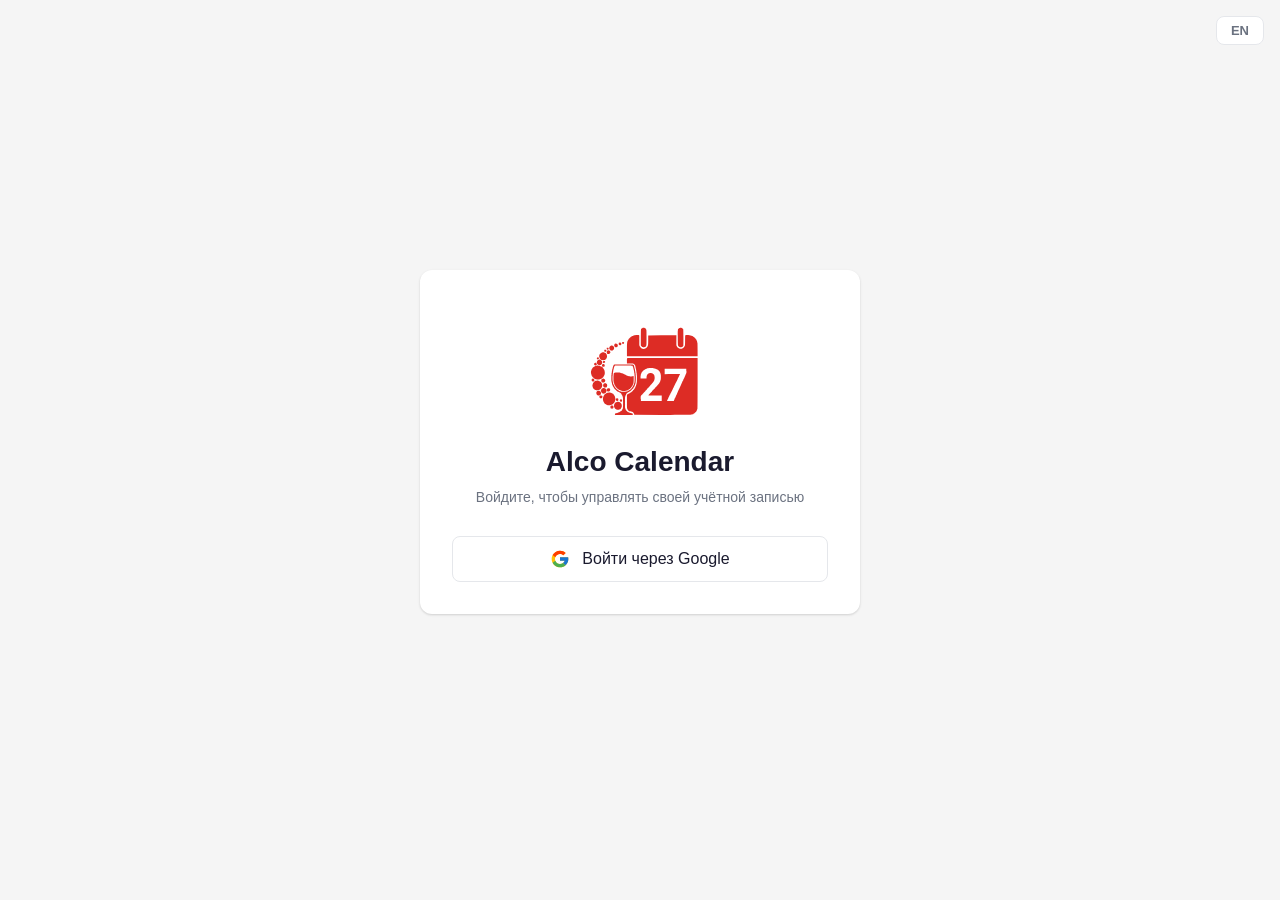
==== web/index.html @ f9ec76ec "Initial commit: AlcoCalendar web site with Firebase Google auth, account deletion, i18n (ru/en)" ====
<!DOCTYPE html>
<html lang="ru">
<head>
    <meta charset="UTF-8">
    <meta name="viewport" content="width=device-width, initial-scale=1.0">
    <title data-i18n="app_name">Alco Calendar</title>
    <link rel="icon" type="image/svg+xml" href="img/logo.svg">
    <link rel="stylesheet" href="css/style.css">
</head>
<body>
    <button id="lang-toggle" class="lang-toggle">EN</button>

    <div id="app">
        <div id="login-screen" class="screen active">
            <div class="card">
                <div class="logo">
                    <img src="img/logo.svg" alt="AlcoCalendar" width="128" height="128" style="display:block">
                </div>
                <h1 data-i18n="app_name">Alco Calendar</h1>
                <p class="subtitle" data-i18n="subtitle">Войдите, чтобы управлять своей учётной записью</p>
                <button id="google-signin-btn" class="google-btn">
                    <svg width="20" height="20" viewBox="0 0 48 48">
                        <path fill="#FFC107" d="M43.611 20.083H42V20H24v8h11.303c-1.649 4.657-6.08 8-11.303 8-6.627 0-12-5.373-12-12s5.373-12 12-12c3.059 0 5.842 1.154 7.961 3.039l5.657-5.657C34.046 6.053 29.268 4 24 4 12.955 4 4 12.955 4 24s8.955 20 20 20 20-8.955 20-20c0-1.341-.138-2.65-.389-3.917z"/>
                        <path fill="#FF3D00" d="m6.306 14.691 6.571 4.819C14.655 15.108 18.961 12 24 12c3.059 0 5.842 1.154 7.961 3.039l5.657-5.657C34.046 6.053 29.268 4 24 4 16.318 4 9.656 8.337 6.306 14.691z"/>
                        <path fill="#4CAF50" d="M24 44c5.166 0 9.86-1.977 13.409-5.192l-6.19-5.238A11.91 11.91 0 0 1 24 36c-5.202 0-9.619-3.317-11.283-7.946l-6.522 5.025C9.505 39.556 16.227 44 24 44z"/>
                        <path fill="#1976D2" d="M43.611 20.083H42V20H24v8h11.303a12.04 12.04 0 0 1-4.087 5.571l.003-.002 6.19 5.238C36.971 39.205 44 34 44 24c0-1.341-.138-2.65-.389-3.917z"/>
                    </svg>
                    <span data-i18n="signin_google">Войти через Google</span>
                </button>
            </div>
        </div>

        <div id="dashboard-screen" class="screen">
            <header>
                <div class="header-content">
                    <h1 data-i18n="app_name">Alco Calendar</h1>
                    <button id="logout-btn" class="logout-btn" data-i18n="logout">Выйти</button>
                </div>
            </header>
            <main>
                <div class="card profile-card">
                    <div class="profile-header">
                        <img id="user-avatar" src="" alt="Avatar" class="avatar">
                        <div class="profile-info">
                            <h2 id="user-name"></h2>
                            <p id="user-email"></p>
                        </div>
                    </div>
                </div>

                <div class="card danger-card">
                    <h3 data-i18n="delete_account_title">Удаление аккаунта</h3>
                    <p data-i18n="delete_account_desc">Удаление учётной записи приведёт к безвозвратному удалению всех ваших данных. Это действие нельзя отменить.</p>
                    <button id="delete-account-btn" class="delete-btn" data-i18n="delete_account_btn">Удалить учётную запись</button>
                </div>
            </main>
        </div>
    </div>

    <div id="confirm-modal" class="modal">
        <div class="modal-content">
            <h3 data-i18n="modal_title">Подтвердите удаление</h3>
            <p data-i18n="modal_text">Введите ваш email, чтобы подтвердить удаление аккаунта:</p>
            <input type="email" id="confirm-email" placeholder="email@example.com">
            <p id="modal-error" class="error-text"></p>
            <div class="modal-actions">
                <button id="modal-cancel-btn" class="btn-secondary" data-i18n="modal_cancel">Отмена</button>
                <button id="modal-confirm-btn" class="delete-btn" disabled data-i18n="modal_confirm">Удалить</button>
            </div>
        </div>
    </div>

    <div id="toast" class="toast"></div>

    <script src="https://www.gstatic.com/firebasejs/10.14.1/firebase-app-compat.js"></script>
    <script src="https://www.gstatic.com/firebasejs/10.14.1/firebase-auth-compat.js"></script>
    <script src="https://www.gstatic.com/firebasejs/10.14.1/firebase-firestore-compat.js"></script>
    <script src="js/config.js"></script>
    <script src="js/i18n.js"></script>
    <script src="js/app.js"></script>
</body>
</html>
---- web/css/style.css ----
*, *::before, *::after {
    margin: 0;
    padding: 0;
    box-sizing: border-box;
}

:root {
    --bg: #f5f5f5;
    --card-bg: #ffffff;
    --text: #1a1a2e;
    --text-secondary: #6b7280;
    --border: #e5e7eb;
    --primary: #4f46e5;
    --primary-hover: #4338ca;
    --danger: #ef4444;
    --danger-hover: #dc2626;
    --danger-bg: #fef2f2;
    --danger-border: #fecaca;
    --shadow: 0 1px 3px rgba(0, 0, 0, 0.1), 0 1px 2px rgba(0, 0, 0, 0.06);
    --shadow-lg: 0 10px 15px -3px rgba(0, 0, 0, 0.1), 0 4px 6px -2px rgba(0, 0, 0, 0.05);
    --radius: 12px;
    --radius-sm: 8px;
}

body {
    font-family: -apple-system, BlinkMacSystemFont, 'Segoe UI', Roboto, 'Helvetica Neue', Arial, sans-serif;
    background: var(--bg);
    color: var(--text);
    min-height: 100vh;
    display: flex;
    align-items: center;
    justify-content: center;
}

#app {
    width: 100%;
    max-width: 480px;
    padding: 20px;
}

.screen {
    display: none;
}

.screen.active {
    display: block;
}

.card {
    background: var(--card-bg);
    border-radius: var(--radius);
    box-shadow: var(--shadow);
    padding: 32px;
    margin-bottom: 16px;
}

.card h3 {
    font-size: 18px;
    margin-bottom: 8px;
}

.card p {
    color: var(--text-secondary);
    font-size: 14px;
    line-height: 1.6;
}

.logo {
    display: flex;
    justify-content: center;
    margin-bottom: 16px;
    color: var(--primary);
}

h1 {
    text-align: center;
    font-size: 28px;
    font-weight: 700;
    margin-bottom: 8px;
}

.subtitle {
    text-align: center;
    color: var(--text-secondary);
    margin-bottom: 28px;
    font-size: 15px;
}

.google-btn {
    display: flex;
    align-items: center;
    justify-content: center;
    gap: 12px;
    width: 100%;
    padding: 12px 24px;
    border: 1px solid var(--border);
    border-radius: var(--radius-sm);
    background: var(--card-bg);
    cursor: pointer;
    font-size: 16px;
    font-weight: 500;
    color: var(--text);
    transition: background 0.2s, box-shadow 0.2s;
}

.google-btn:hover {
    background: #f9fafb;
    box-shadow: var(--shadow);
}

.google-btn:active {
    background: #f3f4f6;
}

.google-btn:disabled {
    opacity: 0.6;
    cursor: not-allowed;
}

header {
    margin-bottom: 24px;
}

.header-content {
    display: flex;
    align-items: center;
    justify-content: space-between;
}

.header-content h1 {
    font-size: 20px;
    margin: 0;
}

.logout-btn {
    padding: 8px 16px;
    border: 1px solid var(--border);
    border-radius: var(--radius-sm);
    background: var(--card-bg);
    cursor: pointer;
    font-size: 14px;
    color: var(--text-secondary);
    transition: background 0.2s;
}

.logout-btn:hover {
    background: #f3f4f6;
}

.profile-card {
    padding: 24px;
}

.profile-header {
    display: flex;
    align-items: center;
    gap: 16px;
}

.avatar {
    width: 64px;
    height: 64px;
    border-radius: 50%;
    object-fit: cover;
}

.profile-info h2 {
    font-size: 20px;
    margin-bottom: 4px;
}

.profile-info p {
    font-size: 14px;
}

.danger-card {
    border: 1px solid var(--danger-border);
    background: var(--danger-bg);
}

.danger-card h3 {
    color: var(--danger);
}

.danger-card p {
    margin-bottom: 16px;
}

.delete-btn {
    padding: 10px 20px;
    border: none;
    border-radius: var(--radius-sm);
    background: var(--danger);
    color: white;
    cursor: pointer;
    font-size: 14px;
    font-weight: 500;
    transition: background 0.2s;
}

.delete-btn:hover:not(:disabled) {
    background: var(--danger-hover);
}

.delete-btn:disabled {
    opacity: 0.5;
    cursor: not-allowed;
}

.modal {
    display: none;
    position: fixed;
    top: 0;
    left: 0;
    right: 0;
    bottom: 0;
    background: rgba(0, 0, 0, 0.5);
    align-items: center;
    justify-content: center;
    z-index: 100;
    padding: 20px;
}

.modal.show {
    display: flex;
}

.modal-content {
    background: var(--card-bg);
    border-radius: var(--radius);
    box-shadow: var(--shadow-lg);
    padding: 32px;
    width: 100%;
    max-width: 420px;
}

.modal-content h3 {
    margin-bottom: 8px;
}

.modal-content > p {
    margin-bottom: 16px;
}

.modal-content input {
    width: 100%;
    padding: 10px 12px;
    border: 1px solid var(--border);
    border-radius: var(--radius-sm);
    font-size: 14px;
    outline: none;
    transition: border-color 0.2s;
}

.modal-content input:focus {
    border-color: var(--primary);
}

.error-text {
    color: var(--danger);
    font-size: 13px;
    margin-top: 8px;
    min-height: 20px;
}

.modal-actions {
    display: flex;
    justify-content: flex-end;
    gap: 12px;
    margin-top: 20px;
}

.btn-secondary {
    padding: 10px 20px;
    border: 1px solid var(--border);
    border-radius: var(--radius-sm);
    background: var(--card-bg);
    cursor: pointer;
    font-size: 14px;
    color: var(--text);
    transition: background 0.2s;
}

.btn-secondary:hover {
    background: #f3f4f6;
}

.toast {
    display: none;
    position: fixed;
    bottom: 24px;
    left: 50%;
    transform: translateX(-50%);
    background: var(--text);
    color: white;
    padding: 12px 24px;
    border-radius: var(--radius-sm);
    font-size: 14px;
    z-index: 200;
    box-shadow: var(--shadow-lg);
    animation: toast-in 0.3s ease;
}

.toast.show {
    display: block;
}

.toast.error {
    background: var(--danger);
}

.toast.success {
    background: #059669;
}

@keyframes toast-in {
    from {
        opacity: 0;
        transform: translateX(-50%) translateY(10px);
    }
    to {
        opacity: 1;
        transform: translateX(-50%) translateY(0);
    }
}

.lang-toggle {
    position: fixed;
    top: 16px;
    right: 16px;
    z-index: 50;
    padding: 6px 14px;
    border: 1px solid var(--border);
    border-radius: var(--radius-sm);
    background: var(--card-bg);
    cursor: pointer;
    font-size: 13px;
    font-weight: 600;
    color: var(--text-secondary);
    transition: background 0.2s;
}

.lang-toggle:hover {
    background: #f3f4f6;
}

@media (max-width: 480px) {
    #app {
        padding: 12px;
    }

    .card {
        padding: 20px;
    }

    .modal-content {
        padding: 24px;
    }
}
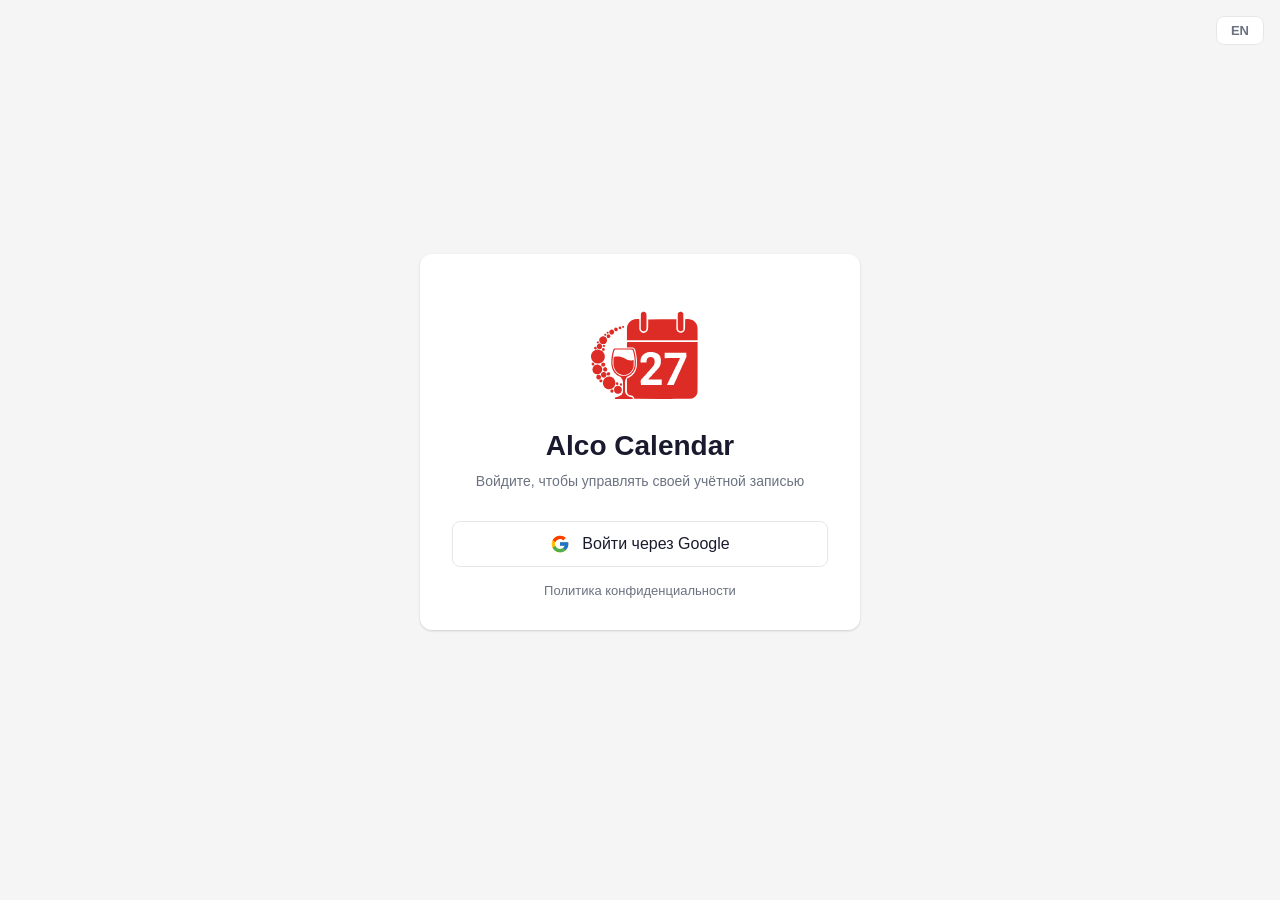
==== commit 09f1585d: "added privacy from main page" ====
--- a/web/index.html
+++ b/web/index.html
@@ -27,6 +27,7 @@
                     </svg>
                     <span data-i18n="signin_google">Войти через Google</span>
                 </button>
+                <a href="privacy.html" class="privacy-link" data-i18n="privacy_link">Политика конфиденциальности</a>
             </div>
         </div>
 
@@ -61,7 +62,7 @@
         <div class="modal-content">
             <h3 data-i18n="modal_title">Подтвердите удаление</h3>
             <p data-i18n="modal_text">Введите ваш email, чтобы подтвердить удаление аккаунта:</p>
-            <input type="email" id="confirm-email" placeholder="email@example.com">
+            <input type="email" id="confirm-email" placeholder="email@example.com" aria-label="Email">
             <p id="modal-error" class="error-text"></p>
             <div class="modal-actions">
                 <button id="modal-cancel-btn" class="btn-secondary" data-i18n="modal_cancel">Отмена</button>
--- a/web/css/style.css
+++ b/web/css/style.css
@@ -117,6 +117,20 @@
     cursor: not-allowed;
 }
 
+.privacy-link {
+    display: block;
+    text-align: center;
+    margin-top: 16px;
+    color: var(--text-secondary);
+    font-size: 13px;
+    text-decoration: none;
+    transition: color 0.2s;
+}
+
+.privacy-link:hover {
+    color: var(--primary);
+}
+
 header {
     margin-bottom: 24px;
 }
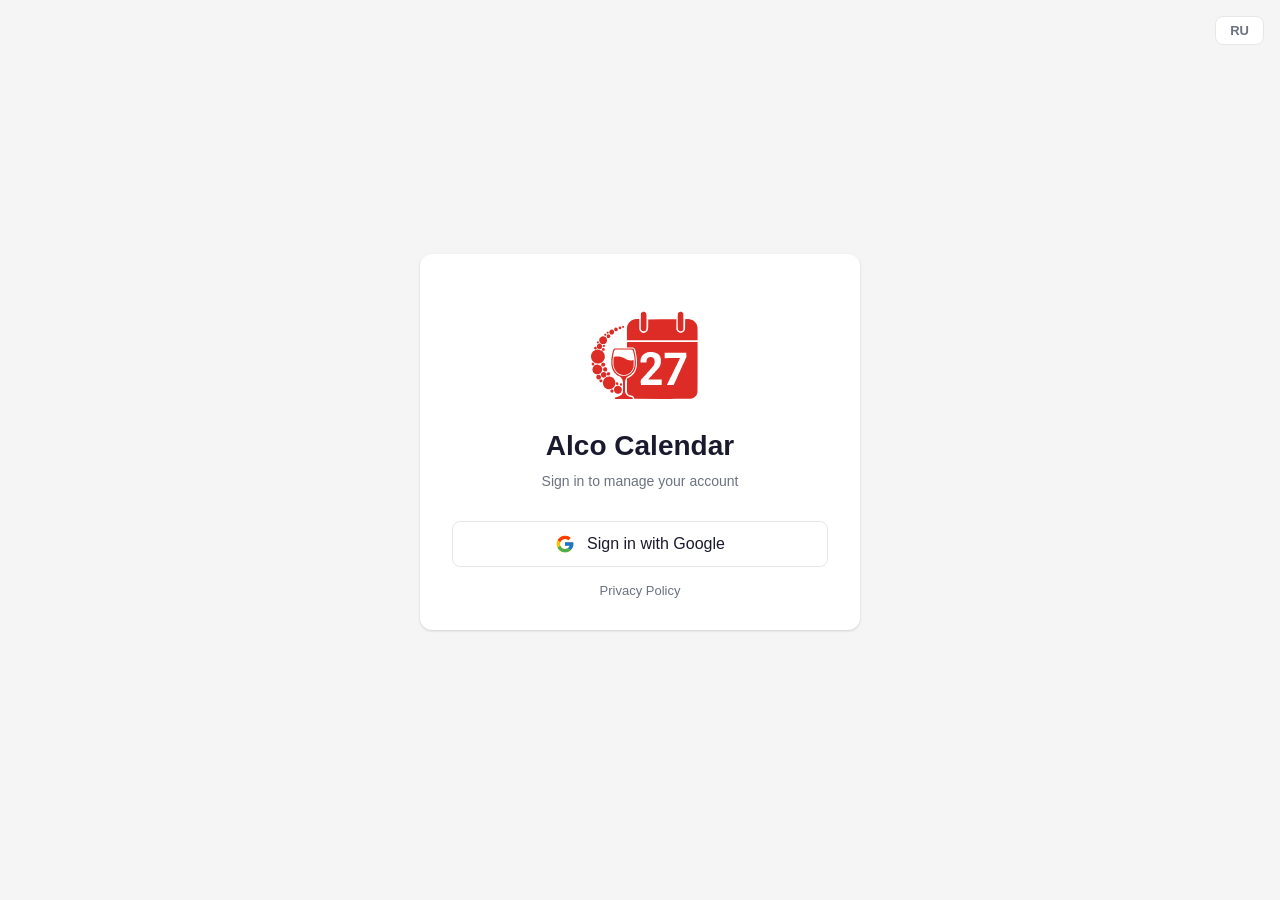
==== commit f1f835e9: "fix privacy language switch" ====
--- a/web/index.html
+++ b/web/index.html
@@ -78,6 +78,7 @@
     <script src="https://www.gstatic.com/firebasejs/10.14.1/firebase-firestore-compat.js"></script>
     <script src="js/config.js"></script>
     <script src="js/i18n.js"></script>
+    <script>initI18n();</script>
     <script src="js/app.js"></script>
 </body>
 </html>
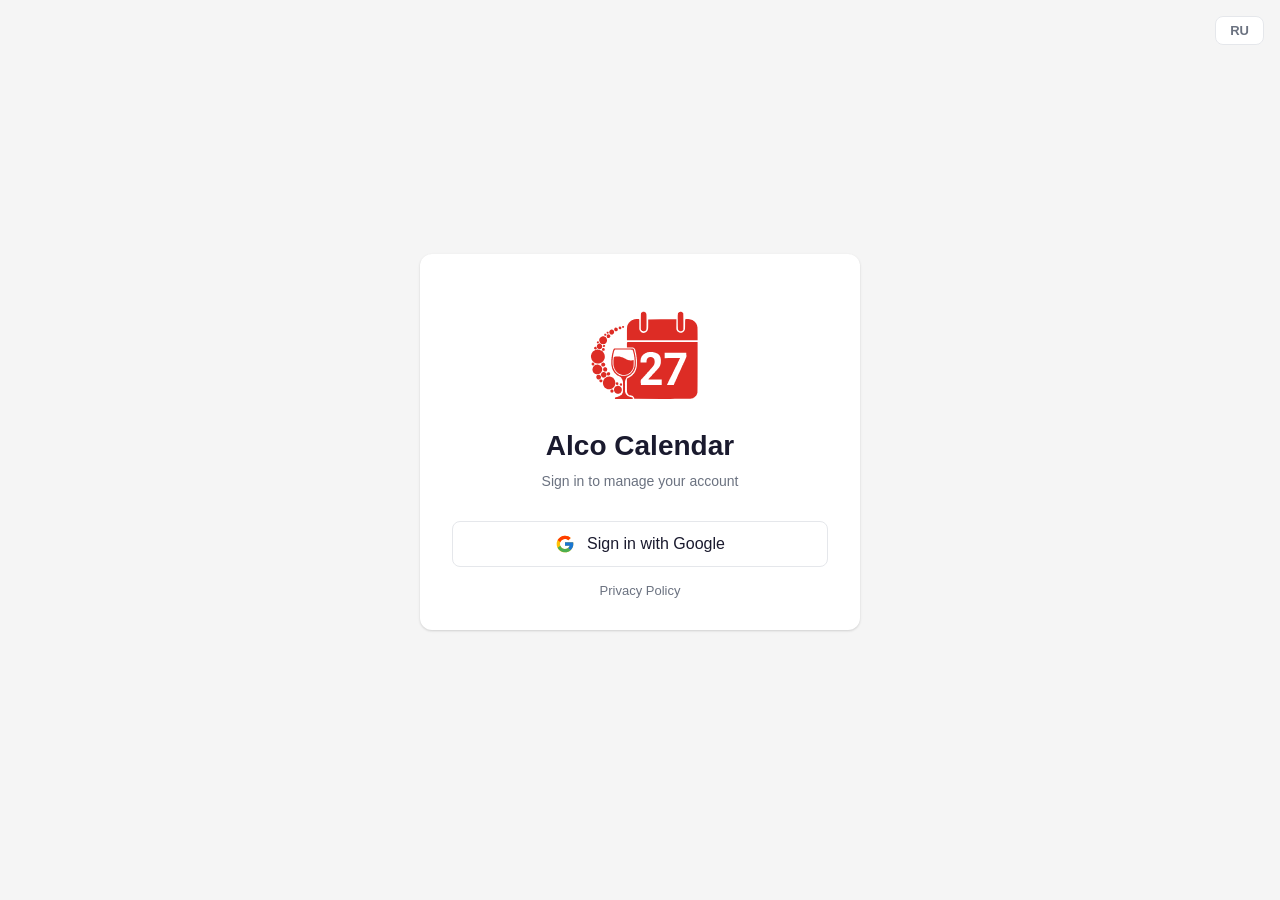
==== commit 3dbd6e99: "fix privacy language switch" ====
--- a/web/index.html
+++ b/web/index.html
@@ -78,7 +78,11 @@
     <script src="https://www.gstatic.com/firebasejs/10.14.1/firebase-firestore-compat.js"></script>
     <script src="js/config.js"></script>
     <script src="js/i18n.js"></script>
-    <script>initI18n();</script>
+    <script>
+        document.addEventListener('DOMContentLoaded', function() {
+            initI18n();
+        });
+    </script>
     <script src="js/app.js"></script>
 </body>
 </html>
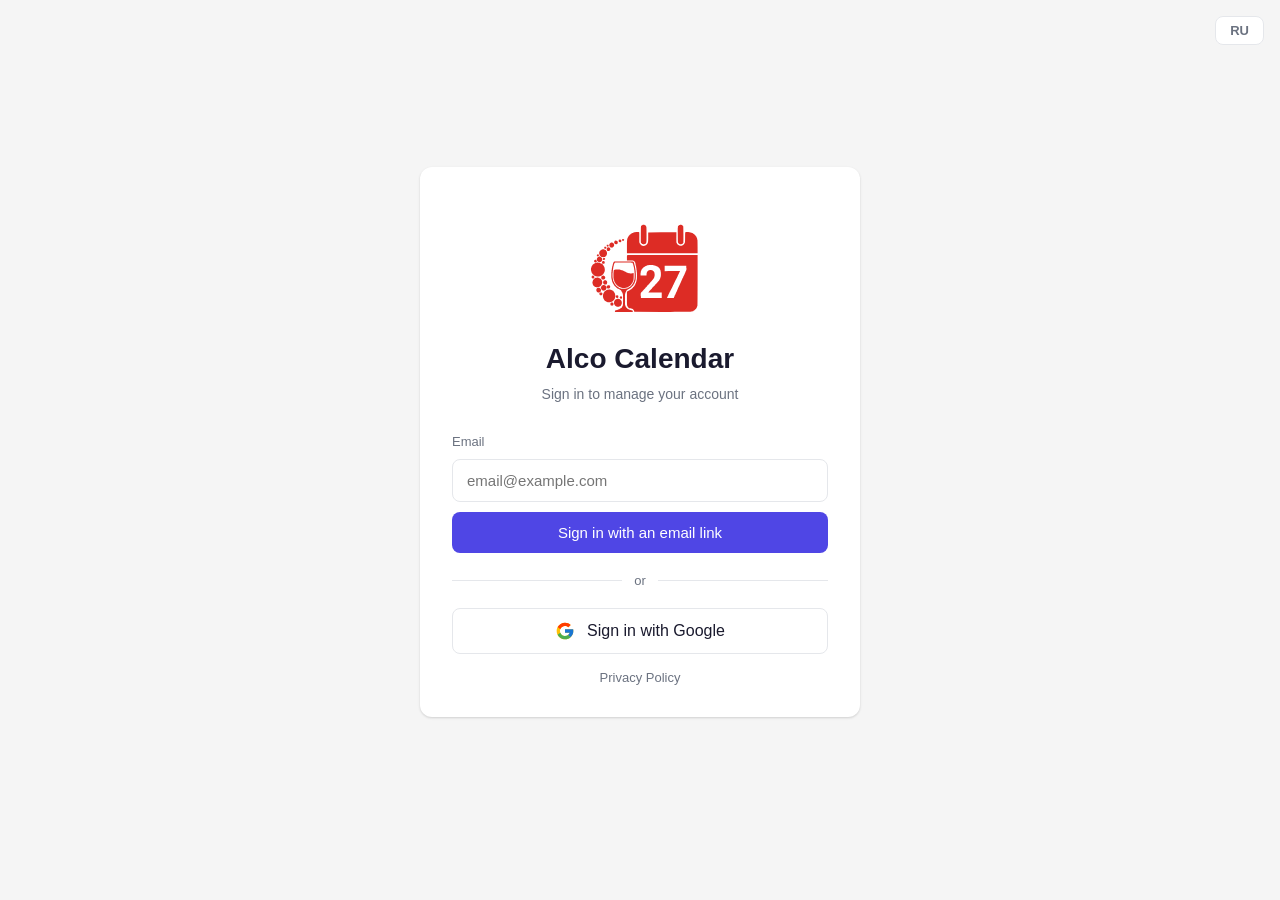
==== commit beb408f9: "added email link sign-in and uid-based account handling - magic link sign-in by email with resend co" ====
--- a/web/index.html
+++ b/web/index.html
@@ -5,7 +5,7 @@
     <meta name="viewport" content="width=device-width, initial-scale=1.0">
     <title data-i18n="app_name">Alco Calendar</title>
     <link rel="icon" type="image/svg+xml" href="img/logo.svg">
-    <link rel="stylesheet" href="css/style.css">
+    <link rel="stylesheet" href="css/style.css?v=20261022">
 </head>
 <body>
     <button id="lang-toggle" class="lang-toggle">EN</button>
@@ -18,6 +18,25 @@
                 </div>
                 <h1 data-i18n="app_name">Alco Calendar</h1>
                 <p class="subtitle" data-i18n="subtitle">Войдите, чтобы управлять своей учётной записью</p>
+
+                <form id="email-form" class="email-form" novalidate>
+                    <label class="email-label" for="email-input" data-i18n="email_label">Email</label>
+                    <input type="email" id="email-input" data-i18n-placeholder="email_placeholder" placeholder="email@example.com" autocomplete="email" required>
+                    <button type="submit" id="email-signin-btn" class="email-btn" data-i18n="signin_email">Войти по ссылке на email</button>
+                    <p id="email-error" class="error-text" hidden></p>
+                </form>
+
+                <div id="email-sent-box" class="email-sent-box" hidden>
+                    <p class="email-sent-title" data-i18n="email_sent_title">Проверьте почту</p>
+                    <p id="email-sent-text" class="email-sent-text"></p>
+                    <div class="email-sent-actions">
+                        <button id="email-resend-btn" class="btn-secondary" data-i18n="resend_email">Отправить ссылку ещё раз</button>
+                        <button id="email-change-btn" class="btn-link" data-i18n="change_email">Указать другой email</button>
+                    </div>
+                </div>
+
+                <div class="divider"><span data-i18n="divider_or">или</span></div>
+
                 <button id="google-signin-btn" class="google-btn">
                     <svg width="20" height="20" viewBox="0 0 48 48">
                         <path fill="#FFC107" d="M43.611 20.083H42V20H24v8h11.303c-1.649 4.657-6.08 8-11.303 8-6.627 0-12-5.373-12-12s5.373-12 12-12c3.059 0 5.842 1.154 7.961 3.039l5.657-5.657C34.046 6.053 29.268 4 24 4 12.955 4 4 12.955 4 24s8.955 20 20 20 20-8.955 20-20c0-1.341-.138-2.65-.389-3.917z"/>
@@ -45,6 +64,7 @@
                         <div class="profile-info">
                             <h2 id="user-name"></h2>
                             <p id="user-email"></p>
+                            <p class="uid-row"><span class="uid-label" data-i18n="uid_label">UID</span><code id="user-uid"></code></p>
                         </div>
                     </div>
                 </div>
@@ -76,13 +96,14 @@
     <script src="https://www.gstatic.com/firebasejs/10.14.1/firebase-app-compat.js"></script>
     <script src="https://www.gstatic.com/firebasejs/10.14.1/firebase-auth-compat.js"></script>
     <script src="https://www.gstatic.com/firebasejs/10.14.1/firebase-firestore-compat.js"></script>
+    <script src="https://www.gstatic.com/firebasejs/10.14.1/firebase-app-check-compat.js"></script>
     <script src="js/config.js"></script>
-    <script src="js/i18n.js"></script>
+    <script src="js/i18n.js?v=20261022"></script>
     <script>
         document.addEventListener('DOMContentLoaded', function() {
             initI18n();
         });
     </script>
-    <script src="js/app.js"></script>
+    <script src="js/app.js?v=20261022"></script>
 </body>
 </html>
--- a/web/css/style.css
+++ b/web/css/style.css
@@ -117,6 +117,152 @@
     cursor: not-allowed;
 }
 
+.email-form {
+    display: flex;
+    flex-direction: column;
+    gap: 10px;
+    width: 100%;
+    margin-top: 20px;
+    text-align: left;
+}
+
+.email-label {
+    font-size: 13px;
+    color: var(--text-secondary);
+}
+
+.email-form input[type="email"] {
+    width: 100%;
+    padding: 12px 14px;
+    border: 1px solid var(--border);
+    border-radius: var(--radius-sm);
+    font-size: 15px;
+    outline: none;
+    transition: border-color 0.2s;
+}
+
+.email-form input[type="email"]:focus {
+    border-color: var(--primary);
+}
+
+.email-form input[type="email"]:disabled {
+    background: #f3f4f6;
+    color: var(--text-secondary);
+}
+
+.email-btn {
+    width: 100%;
+    padding: 12px 16px;
+    background: var(--primary);
+    color: white;
+    border: none;
+    border-radius: var(--radius-sm);
+    font-size: 15px;
+    font-weight: 500;
+    cursor: pointer;
+    transition: background 0.2s;
+}
+
+.email-btn:hover:not(:disabled) {
+    background: var(--primary-hover);
+}
+
+.email-btn:disabled {
+    opacity: 0.6;
+    cursor: not-allowed;
+}
+
+.divider {
+    display: flex;
+    align-items: center;
+    gap: 12px;
+    width: 100%;
+    margin: 20px 0;
+    color: var(--text-secondary);
+    font-size: 13px;
+}
+
+.divider::before,
+.divider::after {
+    content: '';
+    flex: 1;
+    height: 1px;
+    background: var(--border);
+}
+
+.email-sent-box {
+    width: 100%;
+    margin-top: 20px;
+    padding: 16px;
+    background: #f8fafc;
+    border: 1px solid var(--border);
+    border-radius: var(--radius-sm);
+    text-align: left;
+}
+
+.card .email-sent-title {
+    margin-bottom: 6px;
+    font-weight: 600;
+    color: var(--text);
+    font-size: 14px;
+}
+
+.card .email-sent-text {
+    margin-bottom: 12px;
+    color: var(--text-secondary);
+    font-size: 13px;
+    word-break: break-word;
+}
+
+.email-sent-actions {
+    display: flex;
+    flex-direction: column;
+    gap: 8px;
+    align-items: flex-start;
+}
+
+.btn-secondary:disabled {
+    opacity: 0.6;
+    cursor: not-allowed;
+}
+
+.btn-link {
+    padding: 4px 0;
+    border: none;
+    background: transparent;
+    color: var(--primary);
+    cursor: pointer;
+    font-size: 13px;
+}
+
+.btn-link:hover {
+    text-decoration: underline;
+}
+
+.card .error-text {
+    color: var(--danger);
+    margin-top: 0;
+    font-size: 13px;
+    line-height: 1.5;
+}
+
+.card .uid-row {
+    margin-top: 6px;
+    font-size: 12px;
+    color: var(--text-secondary);
+    display: flex;
+    flex-direction: column;
+    gap: 4px;
+}
+
+.uid-row code {
+    font-size: 11px;
+    background: #f1f5f9;
+    padding: 4px 6px;
+    border-radius: 6px;
+    word-break: break-all;
+}
+
 .privacy-link {
     display: block;
     text-align: center;
